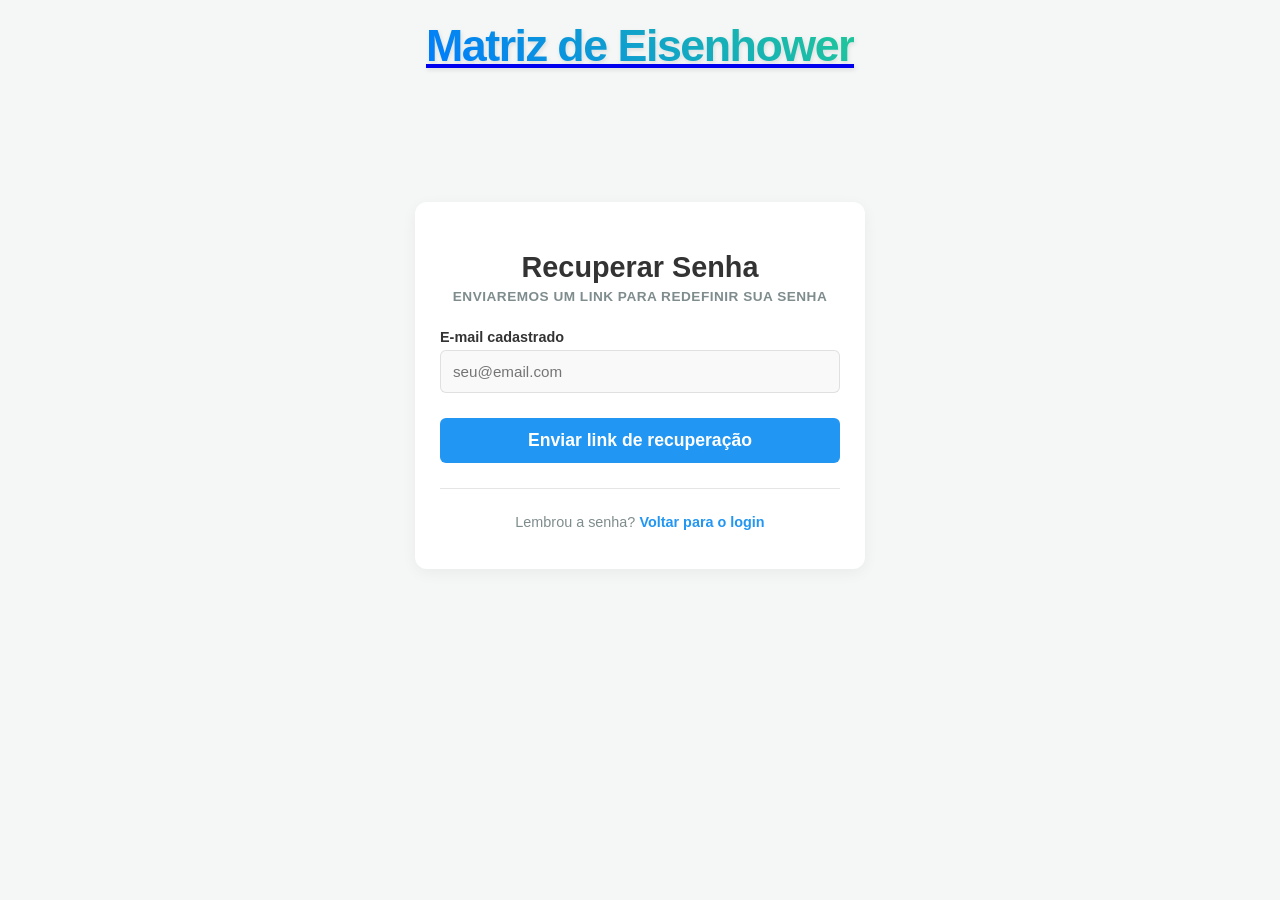
==== frontEnd/pages/esqueceuSenha.html @ 0fd5aef6 "Meu primeiro commit organizado" ====
<!DOCTYPE html>
<html lang="pt-BR">
<head>
    <meta charset="UTF-8">
    <meta name="viewport" content="width=device-width, initial-scale=1.0">
    <title>Recuperar Senha - Matriz de Eisenhower</title>
    <link rel="stylesheet" href="../css/style.css">
</head>
<body>
    <div class="logo">
        <a href="../index.html"><h2>Matriz de Eisenhower</h2></a>
    </div>
    <div class="login-container quadrant">
        <div class="login-header">
            <h2>Recuperar Senha</h2>
            <p class="subtitle">Enviaremos um link para redefinir sua senha</p>
        </div>
        <form class="login-form" action="login.html">
            <div class="input-group-vertical">
                <label for="email">E-mail cadastrado</label>
                <input type="email" id="email" class="task-input"
                    placeholder="seu@email.com" required>
            </div>
            <button type="submit" class="login-btn">Enviar link de
                recuperação</button>
        </form>
        <div class="login-footer">
            <p class="register-text">Lembrou a senha? <a
                    href="login.html">Voltar para o login</a></p>
        </div>
    </div>
</body>
</html>
---- frontEnd/css/style.css ----
/* =========================================
   Variáveis do Tema Claro (Padrão)
   ========================================= */
:root {
    --bg-main: #f4f7f6;
    --text-main: #333333;
    --text-muted: #7f8c8d;
    --bg-quadrant: #ffffff;
    --bg-task: rgba(255, 255, 255, 0.9);
    --task-border: rgba(0, 0, 0, 0.1);
    --input-bg: #f9f9f9;
    --btn-hover: #e0e0e0;
    --scrollbar-thumb: #bdc3c7;
    
    /* Cores dos Quadrantes */
    --q1-color: #4caf50; /* Fazer Agora */
    --q1-bg: #e8f5e9;
    --q2-color: #2196f3; /* Agendar */
    --q2-bg: #e3f2fd;
    --q3-color: #ff9800; /* Delegar */
    --q3-bg: #fff3e0;
    --q4-color: #f44336; /* Eliminar */
    --q4-bg: #ffebee;
}

/* =========================================
   Variáveis do Tema Escuro
   ========================================= */
body.dark-mode {
    --bg-main: #121212;
    --text-main: #e0e0e0;
    --text-muted: #aaaaaa;
    --bg-quadrant: #1e1e1e;
    --bg-task: #2c2c2c;
    --task-border: #444444;
    --input-bg: #333333;
    --btn-hover: #444444;
    --scrollbar-thumb: #555555;
    
    /* Cores de Fundo Muted para o Modo Escuro */
    --q1-bg: rgba(76, 175, 80, 0.1);
    --q2-bg: rgba(33, 150, 243, 0.1);
    --q3-bg: rgba(255, 152, 0, 0.1);
    --q4-bg: rgba(244, 67, 54, 0.1);
}

/* =========================================
   Estilos Globais
   ========================================= */
body {
    font-family: 'Segoe UI', Tahoma, Geneva, Verdana, sans-serif;
    background-color: var(--bg-main);
    color: var(--text-main);
    display: flex;
    justify-content: space-around;
    align-items: center;
    min-height: 80vh;
    margin: 0;
    padding: 20px;
    box-sizing: border-box;
    transition: background-color 0.3s ease, color 0.3s ease;
    flex-direction: column;
}

/* Estilos Gerais do Header */
.site-header {
    display: flex;
    justify-content: space-between;
    align-items: center;
    padding: 15px 30px;
    background-color: #ffffff;
    box-shadow: 0 2px 10px rgba(0, 0, 0, 0.05);
    font-family: 'Segoe UI', Tahoma, Geneva, Verdana, sans-serif;
    width: 100%;
    box-sizing: border-box;
}

/* Logo */
.logo {
    font-size: 1.5rem;
    font-weight: 700;
    color: #333333;
    letter-spacing: -0.5px;
}

.logo h2 {
    margin: 0;
    font-size: 2.8rem; /* Ainda maior! */
    font-weight: 900;
    letter-spacing: -1.5px;
    
    /* A mágica do Gradiente começa aqui */
    background: linear-gradient(45deg, #007bff, #20c997); /* Azul para um Verde água */
    -webkit-background-clip: text;
    -webkit-text-fill-color: transparent;
    background-clip: text;
    color: transparent; /* Necessário para navegadores mais novos */
    
    /* Uma sombrinha quase invisível só para dar destaque */
    filter: drop-shadow(1px 2px 2px rgba(0,0,0,0.1)); 
}

/* Área do Usuário */
.user-profile {
    display: flex;
    align-items: center;
    gap: 10px;
    cursor: pointer;
    padding: 8px 15px;
    border-radius: 25px;
    transition: background-color 0.2s ease;
    border: 1px solid transparent;
}

.user-profile:hover {
    background-color: #f9f9f9;
    border-color: rgba(0, 0, 0, 0.1);
}

/* Ícone SVG do Usuário */
.user-icon {
    width: 22px;
    height: 22px;
    color: #333333;
}

/* Nome do Usuário */
.user-name {
    font-size: 0.95rem;
    color: #333333;
    font-weight: 600;
}
/* Estilo para o botão Sair */
.logout-btn {
    background: transparent;
    color: var(--text-muted);
    border: 1px solid var(--task-border);
    padding: 5px 12px;
    border-radius: 20px;
    cursor: pointer;
    font-size: 0.8rem;
    font-weight: 600;
    transition: all 0.2s ease;
    margin-left: 10px;
}

.logout-btn:hover {
    background: #e74c3c; /* Vermelho suave */
    color: white;
    border-color: #e74c3c;
    transform: translateY(-1px);
}


.matrix-container {
    width: 100%;
    max-width: 1000px; /* Um pouco mais largo para acomodar bem o texto */
}

/* =========================================
   Cabeçalho
   ========================================= */
.app-header {
    display: flex;
    justify-content: space-between;
    align-items: center;
    margin-bottom: 25px;
}

.app-header h2 {
    font-size: 1.4rem; /* Tamanho proporcional e elegante */
    font-weight: 700; /* Deixa o texto bem destacado (negrito) */
    color: #7f9ab5; /* Tom de azul escuro/chumbo parecido com o da imagem */
    margin: 0;
    letter-spacing: 0.5px; /* Dá um leve respiro entre as letras */
}


#theme-toggle {
    background: var(--bg-quadrant);
    color: var(--text-main);
    border: 1px solid var(--task-border);
    padding: 8px 16px;
    border-radius: 20px;
    cursor: pointer;
    font-weight: 600;
    transition: all 0.2s ease;
    box-shadow: 0 2px 5px rgba(0,0,0,0.05);
}

#theme-toggle:hover {
    background: var(--btn-hover);
    transform: translateY(-1px);
}

/* =========================================
   Grid da Matriz
   ========================================= */
.eisenhower-matrix {
    display: grid;
    grid-template-columns: repeat(2, 1fr);
    gap: 20px;
}

/* =========================================
   Página de Login
   ========================================= */

.login-container {
    width: 100%;
    max-width: 400px; /* Mais estreito que a matriz */
    margin: auto;
    text-align: center;
}

.login-header h2 {
    font-size: 1.8rem;
    margin-bottom: 5px;
}

.login-header .subtitle {
    margin-bottom: 25px;
}

.login-form {
    display: flex;
    flex-direction: column;
    gap: 15px;
}

.input-group-vertical {
    display: flex;
    flex-direction: column;
    text-align: left;
    gap: 5px;
}

.input-group-vertical label {
    font-size: 0.9rem;
    font-weight: 600;
    color: var(--text-main);
}

.input-group-vertical .task-input {
    width: 100%;
    box-sizing: border-box; /* Garante que o padding não quebre a largura */
    padding: 12px;
}

.login-btn {
    background-color: var(--q2-color); /* Usa o azul do seu quadrante 2 */
    color: white;
    border: none;
    border-radius: 6px;
    padding: 12px;
    font-size: 1.1rem;
    font-weight: bold;
    cursor: pointer;
    margin-top: 10px;
    transition: background-color 0.2s ease, transform 0.1s ease;
}

.login-btn:hover {
    background-color: #1976d2; /* Um azul um pouco mais escuro */
}

.login-btn:active {
    transform: scale(0.98);
}

.login-footer {
    margin-top: 25px;
    font-size: 0.9rem;
    border-top: 1px solid var(--task-border);
    padding-top: 15px;
}

.login-footer a {
    color: var(--q2-color);
    text-decoration: none;
    font-weight: 600;
    transition: text-decoration 0.2s;
}

.login-footer a:hover {
    text-decoration: underline;
}

.register-text {
    color: var(--text-muted);
    margin-top: 10px;
}

/* Responsividade Básica para Celulares */
@media (max-width: 600px) {
    .main-nav {
        display: none; /* Esconde os links centrais em telas pequenas */
    }
    
    .site-header {
        padding: 15px 20px;
    }
    
    .user-name {
        display: none; /* Deixa apenas o ícone no celular para economizar espaço */
    }
}
/* Responsividade para Celulares */
@media (max-width: 768px) {
    .eisenhower-matrix {
        grid-template-columns: 1fr; /* Muda para 1 coluna em telas menores */
    }
}

/* =========================================
   Quadrantes
   ========================================= */
.quadrant {
    background-color: var(--bg-quadrant);
    padding: 25px;
    border-radius: 12px;
    box-shadow: 0 4px 15px rgba(0, 0, 0, 0.05);
    display: flex;
    flex-direction: column;
    transition: background-color 0.3s ease;
}

.quadrant h3 { 
    margin: 0 0 5px 0; 
    font-size: 1.3rem; 
}

.subtitle { 
    font-size: 0.85rem; 
    color: var(--text-muted); 
    margin: 0 0 15px 0; 
    font-weight: 600; 
    text-transform: uppercase;
    letter-spacing: 0.5px;
}

/* Cores específicas dos Quadrantes */
.q1 { background-color: var(--q1-bg); border-top: 6px solid var(--q1-color); }
.q1 .task-list li { border-left-color: var(--q1-color); }

.q2 { background-color: var(--q2-bg); border-top: 6px solid var(--q2-color); }
.q2 .task-list li { border-left-color: var(--q2-color); }

.q3 { background-color: var(--q3-bg); border-top: 6px solid var(--q3-color); }
.q3 .task-list li { border-left-color: var(--q3-color); }

.q4 { background-color: var(--q4-bg); border-top: 6px solid var(--q4-color); }
.q4 .task-list li { border-left-color: var(--q4-color); } /* Fechamento que estava faltando */

/* =========================================
   Inputs e Botões
   ========================================= */
.input-group {
    display: flex;
    margin-bottom: 15px;
    gap: 8px;
}

.task-input {
    flex-grow: 1;
    padding: 10px 12px;
    border: 1px solid var(--task-border);
    border-radius: 6px;
    background: var(--input-bg);
    color: var(--text-main);
    outline: none;
    font-size: 0.95rem;
    transition: border-color 0.2s ease;
}

.task-input:focus {
    border-color: var(--text-muted);
}

.add-btn {
    background: var(--task-border);
    color: var(--text-main);
    border: none;
    border-radius: 6px;
    padding: 0 15px;
    cursor: pointer;
    font-size: 1.2rem;
    font-weight: bold;
    transition: background-color 0.2s ease, transform 0.1s ease;
}

.add-btn:hover { 
    background: var(--btn-hover); 
}

.add-btn:active {
    transform: scale(0.95); /* Efeito de "clique" */
}

/* =========================================
   Lista de Tarefas
   ========================================= */
.task-list {
    list-style-type: none;
    padding: 0;
    margin: 0;
    overflow-y: auto;
    max-height: 220px;
    padding-right: 5px; /* Espaço para o scrollbar não colar no texto */
}

/* Customização da Barra de Rolagem */
.task-list::-webkit-scrollbar {
    width: 6px;
}
.task-list::-webkit-scrollbar-track {
    background: transparent;
}
.task-list::-webkit-scrollbar-thumb {
    background-color: var(--scrollbar-thumb);
    border-radius: 10px;
}

.task-list li {
    background: var(--bg-task);
    padding: 10px 12px;
    margin-bottom: 8px;
    border-radius: 6px;
    font-size: 0.95rem;
    border-left: 4px solid transparent;
    border-bottom: 1px solid var(--task-border);
    display: flex;
    justify-content: space-between;
    align-items: center;
    box-shadow: 0 1px 3px rgba(0,0,0,0.02);
    transition: transform 0.2s ease;
}

.task-list li:hover {
    transform: translateX(2px); /* Pequeno destaque ao passar o mouse */
}

/* Texto Editável */
.task-text {
    flex-grow: 1;
    cursor: text;
    outline: none;
    padding: 2px 5px;
    border-radius: 4px;
    transition: background 0.2s;
    word-break: break-word; /* Evita que palavras longas quebrem o layout */
    margin-right: 10px;
}

.task-text:focus { 
    background: var(--input-bg); 
    border-bottom: 1px dashed var(--text-muted); 
}

/* Botão de Excluir */
.delete-btn {
    background: transparent;
    border: none;
    color: #e74c3c;
    cursor: pointer;
    padding: 6px;
    border-radius: 4px;
    transition: all 0.2s ease;
    display: flex;
    align-items: center;
    justify-content: center;
}

.delete-btn:hover { 
    background: rgba(231, 76, 60, 0.1); 
}
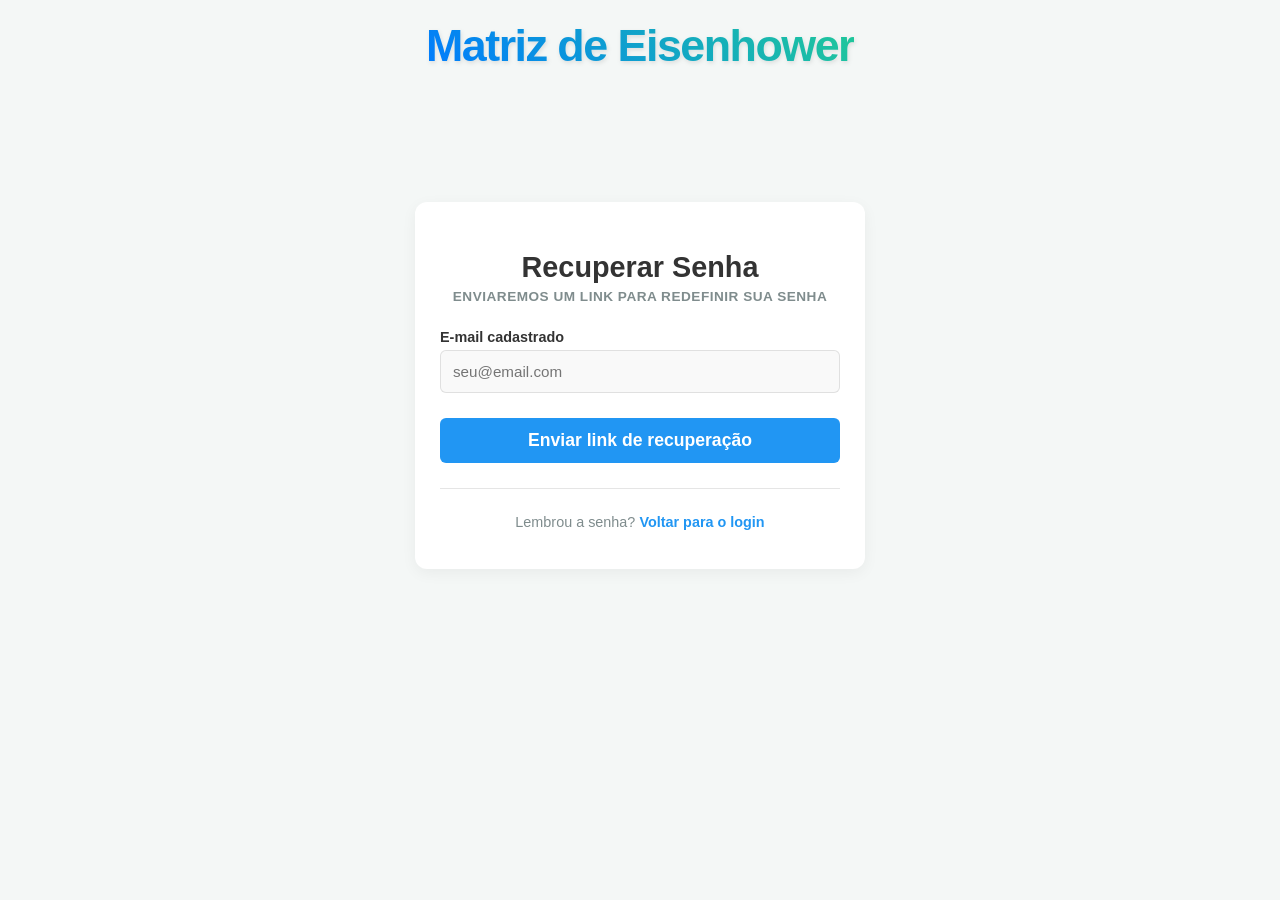
==== commit 3f0679ae: "segundo commit" ====
--- a/frontEnd/pages/esqueceuSenha.html
+++ b/frontEnd/pages/esqueceuSenha.html
@@ -8,14 +8,14 @@
 </head>
 <body>
     <div class="logo">
-        <a href="../index.html"><h2>Matriz de Eisenhower</h2></a>
+        <h2>Matriz de Eisenhower</h2>
     </div>
     <div class="login-container quadrant">
         <div class="login-header">
             <h2>Recuperar Senha</h2>
             <p class="subtitle">Enviaremos um link para redefinir sua senha</p>
         </div>
-        <form class="login-form" action="login.html">
+        <form class="login-form" action="index.html">
             <div class="input-group-vertical">
                 <label for="email">E-mail cadastrado</label>
                 <input type="email" id="email" class="task-input"
@@ -26,7 +26,7 @@
         </form>
         <div class="login-footer">
             <p class="register-text">Lembrou a senha? <a
-                    href="login.html">Voltar para o login</a></p>
+                    href="../index.html">Voltar para o login</a></p>
         </div>
     </div>
 </body>
--- a/frontEnd/css/style.css
+++ b/frontEnd/css/style.css
@@ -291,6 +291,38 @@
     margin-top: 10px;
 }
 
+/* Estilo da caixinha de sucesso (Toast) */
+#toast {
+    visibility: hidden; /* Fica escondida por padrão */
+    min-width: 250px;
+    background-color: #28a745; /* Verde sucesso */
+    color: #fff; /* Texto branco */
+    text-align: center;
+    border-radius: 8px;
+    padding: 16px;
+    position: fixed; /* Fixa na tela */
+    z-index: 1000;
+    left: 50%; /* Centraliza */
+    bottom: 30px; /* Distância do pé da página */
+    transform: translateX(-50%); /* Ajuste fino para ficar bem no meio */
+    font-size: 16px;
+    font-weight: bold;
+    box-shadow: 0px 4px 6px rgba(0, 0, 0, 0.2);
+    opacity: 0;
+    transition: opacity 0.5s, visibility 0.5s;
+}
+
+/* Classe que vamos adicionar via JavaScript para ela aparecer */
+#toast.mostrar {
+    visibility: visible;
+    opacity: 1;
+}
+
+.input-error {
+  border: 2px solid #d93025;
+  outline: none;
+}
+
 /* Responsividade Básica para Celulares */
 @media (max-width: 600px) {
     .main-nav {
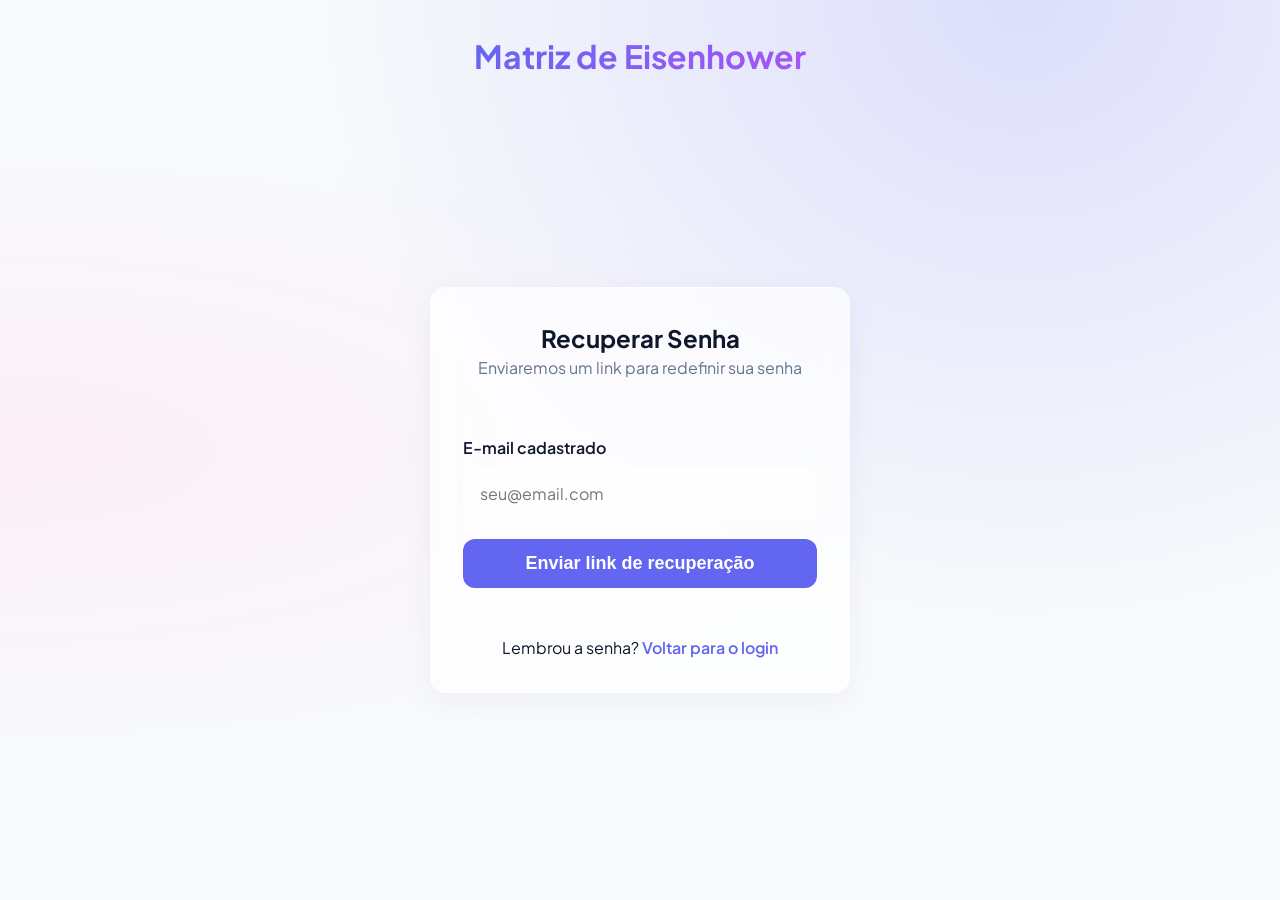
==== commit 220ecaff: "Commit melhorando a qualidade da interface" ====
--- a/frontEnd/pages/esqueceuSenha.html
+++ b/frontEnd/pages/esqueceuSenha.html
@@ -3,6 +3,7 @@
 <head>
     <meta charset="UTF-8">
     <meta name="viewport" content="width=device-width, initial-scale=1.0">
+    <link href="https://fonts.googleapis.com/css2?family=Plus+Jakarta+Sans:wght@400;500;600;700&display=swap" rel="stylesheet">
     <title>Recuperar Senha - Matriz de Eisenhower</title>
     <link rel="stylesheet" href="../css/style.css">
 </head>
@@ -15,7 +16,7 @@
             <h2>Recuperar Senha</h2>
             <p class="subtitle">Enviaremos um link para redefinir sua senha</p>
         </div>
-        <form class="login-form" action="index.html">
+        <form class="login-form" id="formEsqueceuSenha">
             <div class="input-group-vertical">
                 <label for="email">E-mail cadastrado</label>
                 <input type="email" id="email" class="task-input"
@@ -29,5 +30,7 @@
                     href="../index.html">Voltar para o login</a></p>
         </div>
     </div>
+    <div id="toast" class="toast">Se o e-mail existir na nossa base, um link foi enviado!</div>
+     <script type="module" src="../js/controller/authController.js"></script>
 </body>
 </html>
--- a/frontEnd/css/style.css
+++ b/frontEnd/css/style.css
@@ -1,508 +1,438 @@
 /* =========================================
-   Variáveis do Tema Claro (Padrão)
+   1. VARIÁVEIS & TOKENS (Design System)
    ========================================= */
 :root {
-    --bg-main: #f4f7f6;
-    --text-main: #333333;
-    --text-muted: #7f8c8d;
-    --bg-quadrant: #ffffff;
-    --bg-task: rgba(255, 255, 255, 0.9);
-    --task-border: rgba(0, 0, 0, 0.1);
-    --input-bg: #f9f9f9;
-    --btn-hover: #e0e0e0;
-    --scrollbar-thumb: #bdc3c7;
+  /* Cores - Modo Claro (Padrão) */
+  --bg-color: #f8fafc;
+  --bg-gradient: radial-gradient(at 0% 0%, hsla(253,16%,7%,1) 0, transparent 50%), radial-gradient(at 50% 0%, hsla(225,39%,30%,1) 0, transparent 50%), radial-gradient(at 100% 0%, hsla(339,49%,30%,1) 0, transparent 50%);
+  --surface: rgba(255, 255, 255, 0.7);
+  --surface-border: rgba(255, 255, 255, 0.5);
+  --text-main: #0f172a;
+  --text-muted: #64748b;
+  --primary: #6366f1;
+  --primary-hover: #4f46e5;
+  --danger: #ef4444;
+  
+  /* Cores Semânticas (Quadrantes) */
+  --q1-color: rgba(239, 68, 68, 0.1); /* Importante & Urgente */
+  --q2-color: rgba(59, 130, 246, 0.1); /* Importante & Não Urgente */
+  --q3-color: rgba(245, 158, 11, 0.1); /* Não Importante & Urgente */
+  --q4-color: rgba(100, 116, 139, 0.1); /* Não Importante & Não Urgente */
+
+  /* Tipografia Fluida (Min - Val - Max) */
+  --text-xs: clamp(0.75rem, 0.7vw + 0.6rem, 0.875rem);
+  --text-sm: clamp(0.875rem, 0.8vw + 0.7rem, 1rem);
+  --text-md: clamp(1rem, 1vw + 0.8rem, 1.125rem);
+  --text-lg: clamp(1.25rem, 1.5vw + 1rem, 1.5rem);
+  --text-xl: clamp(1.5rem, 2vw + 1.2rem, 2rem);
+
+  /* Efeitos */
+  --shadow-glass: 0 8px 32px 0 rgba(31, 38, 135, 0.05);
+  --radius-lg: 16px;
+  --radius-md: 12px;
+  --radius-sm: 8px;
+  --transition: all 0.3s cubic-bezier(0.4, 0, 0.2, 1);
+}
+
+/* Modo Escuro (Ativado via JS no body ou data-theme) */
+[data-theme="dark"] {
+  --bg-color: #0f172a;
+  --surface: rgba(30, 41, 59, 0.7);
+  --surface-border: rgba(255, 255, 255, 0.1);
+  --text-main: #f8fafc;
+  --text-muted: #94a3b8;
+  --shadow-glass: 0 8px 32px 0 rgba(0, 0, 0, 0.3);
+}
+
+/* =========================================
+   2. RESET & BASE
+   ========================================= */
+* {
+  margin: 0;
+  padding: 0;
+  box-sizing: border-box;
+}
+
+body {
+  font-family: 'Plus Jakarta Sans', system-ui, sans-serif;
+  background-color: var(--bg-color);
+  /* Mesh gradient suave para o fundo */
+  background-image: 
+    radial-gradient(at 80% 0%, hsla(239, 84%, 87%, 0.5) 0px, transparent 50%),
+    radial-gradient(at 0% 50%, hsla(333, 100%, 95%, 0.5) 0px, transparent 50%);
+  background-attachment: fixed;
+  color: var(--text-main);
+  line-height: 1.5;
+  min-height: 100vh;
+  display: flex;
+  flex-direction: column;
+  align-items: center;
+  padding: 2rem 1rem;
+  transition: var(--transition);
+}
+
+a {
+  color: var(--primary);
+  text-decoration: none;
+  font-weight: 600;
+  transition: var(--transition);
+  
+  &:hover {
+    color: var(--primary-hover);
+    text-decoration: underline;
+  }
+}
+
+/* =========================================
+   3. COMPONENTES GLOBAIS (Glassmorphism)
+   ========================================= */
+.quadrant, .login-container {
+  background: var(--surface);
+  backdrop-filter: blur(12px);
+  -webkit-backdrop-filter: blur(12px);
+  border: 1px solid var(--surface-border);
+  border-radius: var(--radius-lg);
+  box-shadow: var(--shadow-glass);
+  padding: 2rem;
+}
+
+.logo {
+  text-align: center;
+  margin-bottom: 2rem;
+  
+  & h2, & h1 {
+    font-size: var(--text-xl);
+    font-weight: 700;
+    background: linear-gradient(135deg, var(--primary), #a855f7);
+    -webkit-background-clip: text;
+    -webkit-text-fill-color: transparent;
+  }
+}
+
+/* =========================================
+   4. TELAS DE AUTENTICAÇÃO (Login, Register...)
+   ========================================= */
+.login-container {
+  width: 100%;
+  max-width: 420px;
+  margin: auto;
+  animation: fadeIn 0.5s ease-out;
+
+  & .login-header {
+    text-align: center;
+    margin-bottom: 2rem;
+
+    & h2 {
+      font-size: var(--text-lg);
+      margin-bottom: 0.5rem;
+    }
+
+    & .subtitle {
+      color: var(--text-muted);
+      font-size: var(--text-sm);
+    }
+  }
+}
+
+/* Formulários & Inputs */
+.login-form, .input-group-vertical {
+  display: flex;
+  flex-direction: column;
+  gap: 1.25rem;
+  width: 100%;
+}
+
+.input-group-vertical {
+  gap: 0.5rem;
+
+  & label {
+    font-size: var(--text-sm);
+    font-weight: 600;
+    color: var(--text-main);
+  }
+}
+
+.task-input {
+  width: 100%;
+  padding: 0.875rem 1rem;
+  border-radius: var(--radius-md);
+  border: 1px solid var(--surface-border);
+  background: rgba(255, 255, 255, 0.5);
+  color: var(--text-main);
+  font-family: inherit;
+  font-size: var(--text-sm);
+  transition: var(--transition);
+  outline: none;
+
+  [data-theme="dark"] & {
+    background: rgba(0, 0, 0, 0.2);
+  }
+
+  &:focus-visible {
+    border-color: var(--primary);
+    box-shadow: 0 0 0 3px rgba(99, 102, 241, 0.2);
+    background: var(--bg-color);
+  }
+}
+
+/* Botões */
+.login-btn, .add-btn {
+  background: var(--primary);
+  color: white;
+  border: none;
+  padding: 0.875rem;
+  border-radius: var(--radius-md);
+  font-weight: 600;
+  font-size: var(--text-md);
+  cursor: pointer;
+  transition: var(--transition);
+  display: flex;
+  justify-content: center;
+  align-items: center;
+  gap: 0.5rem;
+
+  &:hover {
+    background: var(--primary-hover);
+    transform: translateY(-2px);
+    box-shadow: 0 4px 12px rgba(99, 102, 241, 0.3);
+  }
+
+  &:active {
+    transform: translateY(0);
+  }
+
+  &.full-width {
+    width: 100%;
+  }
+
+  & a {
+    color: white;
+    text-decoration: none;
+    display: block;
+    width: 100%;
+  }
+}
+
+.login-footer {
+  margin-top: 2rem;
+  text-align: center;
+  font-size: var(--text-sm);
+  display: flex;
+  flex-direction: column;
+  gap: 0.75rem;
+}
+
+/* =========================================
+   5. APLICAÇÃO (Matriz de Eisenhower)
+   ========================================= */
+.site-header {
+  width: 100%;
+  max-width: 1200px;
+  display: flex;
+  justify-content: space-between;
+  align-items: center;
+  margin-bottom: 2rem;
+  flex-wrap: wrap;
+  gap: 1rem;
+
+  & .logo h2 {
+    font-size: var(--text-lg);
+    margin: 0;
+  }
+}
+
+.user-profile {
+  display: flex;
+  align-items: center;
+  gap: 1rem;
+  background: var(--surface);
+  padding: 0.5rem 1rem;
+  border-radius: 50px;
+  border: 1px solid var(--surface-border);
+
+  & .user-icon {
+    width: 24px;
+    height: 24px;
+    color: var(--text-muted);
+  }
+
+  & .logout-btn {
+    background: transparent;
+    border: none;
+    color: var(--danger);
+    font-weight: 600;
+    cursor: pointer;
+    font-size: var(--text-sm);
     
-    /* Cores dos Quadrantes */
-    --q1-color: #4caf50; /* Fazer Agora */
-    --q1-bg: #e8f5e9;
-    --q2-color: #2196f3; /* Agendar */
-    --q2-bg: #e3f2fd;
-    --q3-color: #ff9800; /* Delegar */
-    --q3-bg: #fff3e0;
-    --q4-color: #f44336; /* Eliminar */
-    --q4-bg: #ffebee;
-}
-
-/* =========================================
-   Variáveis do Tema Escuro
-   ========================================= */
-body.dark-mode {
-    --bg-main: #121212;
-    --text-main: #e0e0e0;
-    --text-muted: #aaaaaa;
-    --bg-quadrant: #1e1e1e;
-    --bg-task: #2c2c2c;
-    --task-border: #444444;
-    --input-bg: #333333;
-    --btn-hover: #444444;
-    --scrollbar-thumb: #555555;
-    
-    /* Cores de Fundo Muted para o Modo Escuro */
-    --q1-bg: rgba(76, 175, 80, 0.1);
-    --q2-bg: rgba(33, 150, 243, 0.1);
-    --q3-bg: rgba(255, 152, 0, 0.1);
-    --q4-bg: rgba(244, 67, 54, 0.1);
-}
-
-/* =========================================
-   Estilos Globais
-   ========================================= */
-body {
-    font-family: 'Segoe UI', Tahoma, Geneva, Verdana, sans-serif;
-    background-color: var(--bg-main);
+    &:hover {
+      text-decoration: underline;
+    }
+  }
+}
+
+.matrix-container {
+  width: 100%;
+  max-width: 1200px;
+  display: flex;
+  flex-direction: column;
+  gap: 2rem;
+}
+
+.app-header {
+  display: flex;
+  justify-content: space-between;
+  align-items: center;
+  
+  & h2 {
+    font-size: var(--text-lg);
+  }
+
+  & #theme-toggle {
+    background: var(--surface);
+    border: 1px solid var(--surface-border);
+    padding: 0.5rem 1rem;
+    border-radius: 50px;
+    cursor: pointer;
     color: var(--text-main);
+    font-weight: 600;
+    transition: var(--transition);
+
+    &:hover {
+      background: var(--surface-border);
+    }
+  }
+}
+
+/* BENTO GRID - O Coração da Matriz */
+.eisenhower-matrix {
+  display: grid;
+  gap: 1.5rem;
+  grid-template-columns: 1fr; /* Mobile-first */
+
+  /* Breakpoint para Tablets e Desktop */
+  @media (min-width: 768px) {
+    grid-template-columns: repeat(2, 1fr);
+  }
+}
+
+/* Quadrantes Específicos */
+.quadrant {
+  display: flex;
+  flex-direction: column;
+  gap: 1rem;
+  height: 100%;
+  min-height: 300px;
+  
+  & h3 {
+    font-size: var(--text-md);
     display: flex;
-    justify-content: space-around;
     align-items: center;
-    min-height: 80vh;
-    margin: 0;
-    padding: 20px;
-    box-sizing: border-box;
-    transition: background-color 0.3s ease, color 0.3s ease;
-    flex-direction: column;
-}
-
-/* Estilos Gerais do Header */
-.site-header {
+    gap: 0.5rem;
+  }
+
+  & .subtitle {
+    font-size: var(--text-xs);
+    color: var(--text-muted);
+    margin-top: -0.5rem;
+    margin-bottom: 0.5rem;
+  }
+
+  /* Cores de Fundo Suaves para Identificação Visual */
+  &.q1 { background-color: var(--q1-color); }
+  &.q2 { background-color: var(--q2-color); }
+  &.q3 { background-color: var(--q3-color); }
+  &.q4 { background-color: var(--q4-color); }
+}
+
+/* Input Inline da Matriz */
+.input-group {
+  display: flex;
+  gap: 0.5rem;
+
+  & .task-input {
+    flex: 1;
+  }
+
+  & .add-btn {
+    padding: 0 1rem;
+    font-size: 1.5rem;
+    line-height: 1;
+  }
+}
+
+/* Lista de Tarefas (Micro-interações) */
+.task-list {
+  list-style: none;
+  display: flex;
+  flex-direction: column;
+  gap: 0.5rem;
+  overflow-y: auto;
+  max-height: 250px;
+
+  & li {
+    background: var(--bg-color);
+    padding: 0.75rem 1rem;
+    border-radius: var(--radius-sm);
     display: flex;
     justify-content: space-between;
     align-items: center;
-    padding: 15px 30px;
-    background-color: #ffffff;
-    box-shadow: 0 2px 10px rgba(0, 0, 0, 0.05);
-    font-family: 'Segoe UI', Tahoma, Geneva, Verdana, sans-serif;
-    width: 100%;
-    box-sizing: border-box;
-}
-
-/* Logo */
-.logo {
-    font-size: 1.5rem;
-    font-weight: 700;
-    color: #333333;
-    letter-spacing: -0.5px;
-}
-
-.logo h2 {
-    margin: 0;
-    font-size: 2.8rem; /* Ainda maior! */
-    font-weight: 900;
-    letter-spacing: -1.5px;
-    
-    /* A mágica do Gradiente começa aqui */
-    background: linear-gradient(45deg, #007bff, #20c997); /* Azul para um Verde água */
-    -webkit-background-clip: text;
-    -webkit-text-fill-color: transparent;
-    background-clip: text;
-    color: transparent; /* Necessário para navegadores mais novos */
-    
-    /* Uma sombrinha quase invisível só para dar destaque */
-    filter: drop-shadow(1px 2px 2px rgba(0,0,0,0.1)); 
-}
-
-/* Área do Usuário */
-.user-profile {
-    display: flex;
-    align-items: center;
-    gap: 10px;
-    cursor: pointer;
-    padding: 8px 15px;
-    border-radius: 25px;
-    transition: background-color 0.2s ease;
-    border: 1px solid transparent;
-}
-
-.user-profile:hover {
-    background-color: #f9f9f9;
-    border-color: rgba(0, 0, 0, 0.1);
-}
-
-/* Ícone SVG do Usuário */
-.user-icon {
-    width: 22px;
-    height: 22px;
-    color: #333333;
-}
-
-/* Nome do Usuário */
-.user-name {
-    font-size: 0.95rem;
-    color: #333333;
-    font-weight: 600;
-}
-/* Estilo para o botão Sair */
-.logout-btn {
-    background: transparent;
-    color: var(--text-muted);
-    border: 1px solid var(--task-border);
-    padding: 5px 12px;
-    border-radius: 20px;
-    cursor: pointer;
-    font-size: 0.8rem;
-    font-weight: 600;
-    transition: all 0.2s ease;
-    margin-left: 10px;
-}
-
-.logout-btn:hover {
-    background: #e74c3c; /* Vermelho suave */
-    color: white;
-    border-color: #e74c3c;
-    transform: translateY(-1px);
-}
-
-
-.matrix-container {
-    width: 100%;
-    max-width: 1000px; /* Um pouco mais largo para acomodar bem o texto */
-}
-
-/* =========================================
-   Cabeçalho
-   ========================================= */
-.app-header {
-    display: flex;
-    justify-content: space-between;
-    align-items: center;
-    margin-bottom: 25px;
-}
-
-.app-header h2 {
-    font-size: 1.4rem; /* Tamanho proporcional e elegante */
-    font-weight: 700; /* Deixa o texto bem destacado (negrito) */
-    color: #7f9ab5; /* Tom de azul escuro/chumbo parecido com o da imagem */
-    margin: 0;
-    letter-spacing: 0.5px; /* Dá um leve respiro entre as letras */
-}
-
-
-#theme-toggle {
-    background: var(--bg-quadrant);
-    color: var(--text-main);
-    border: 1px solid var(--task-border);
-    padding: 8px 16px;
-    border-radius: 20px;
-    cursor: pointer;
-    font-weight: 600;
-    transition: all 0.2s ease;
-    box-shadow: 0 2px 5px rgba(0,0,0,0.05);
-}
-
-#theme-toggle:hover {
-    background: var(--btn-hover);
-    transform: translateY(-1px);
-}
-
-/* =========================================
-   Grid da Matriz
-   ========================================= */
-.eisenhower-matrix {
-    display: grid;
-    grid-template-columns: repeat(2, 1fr);
-    gap: 20px;
-}
-
-/* =========================================
-   Página de Login
-   ========================================= */
-
-.login-container {
-    width: 100%;
-    max-width: 400px; /* Mais estreito que a matriz */
-    margin: auto;
-    text-align: center;
-}
-
-.login-header h2 {
-    font-size: 1.8rem;
-    margin-bottom: 5px;
-}
-
-.login-header .subtitle {
-    margin-bottom: 25px;
-}
-
-.login-form {
-    display: flex;
-    flex-direction: column;
-    gap: 15px;
-}
-
-.input-group-vertical {
-    display: flex;
-    flex-direction: column;
-    text-align: left;
-    gap: 5px;
-}
-
-.input-group-vertical label {
-    font-size: 0.9rem;
-    font-weight: 600;
-    color: var(--text-main);
-}
-
-.input-group-vertical .task-input {
-    width: 100%;
-    box-sizing: border-box; /* Garante que o padding não quebre a largura */
-    padding: 12px;
-}
-
-.login-btn {
-    background-color: var(--q2-color); /* Usa o azul do seu quadrante 2 */
-    color: white;
-    border: none;
-    border-radius: 6px;
-    padding: 12px;
-    font-size: 1.1rem;
-    font-weight: bold;
-    cursor: pointer;
-    margin-top: 10px;
-    transition: background-color 0.2s ease, transform 0.1s ease;
-}
-
-.login-btn:hover {
-    background-color: #1976d2; /* Um azul um pouco mais escuro */
-}
-
-.login-btn:active {
-    transform: scale(0.98);
-}
-
-.login-footer {
-    margin-top: 25px;
-    font-size: 0.9rem;
-    border-top: 1px solid var(--task-border);
-    padding-top: 15px;
-}
-
-.login-footer a {
-    color: var(--q2-color);
-    text-decoration: none;
-    font-weight: 600;
-    transition: text-decoration 0.2s;
-}
-
-.login-footer a:hover {
-    text-decoration: underline;
-}
-
-.register-text {
-    color: var(--text-muted);
-    margin-top: 10px;
-}
-
-/* Estilo da caixinha de sucesso (Toast) */
+    border: 1px solid var(--surface-border);
+    font-size: var(--text-sm);
+    transition: var(--transition);
+    cursor: grab;
+
+    &:hover {
+      transform: translateX(4px);
+      box-shadow: var(--shadow-glass);
+    }
+  }
+}
+
+/* =========================================
+   6. UTILITÁRIOS & ANIMAÇÕES
+   ========================================= */
+.hidden {
+  display: none !important;
+}
+
+.spinner {
+  width: 40px;
+  height: 40px;
+  border: 4px solid var(--surface-border);
+  border-top-color: var(--primary);
+  border-radius: 50%;
+  animation: spin 1s linear infinite;
+  margin: 0 auto 1.5rem;
+}
+
+/* Toast Notification (Acessível e animado) */
 #toast {
-    visibility: hidden; /* Fica escondida por padrão */
-    min-width: 250px;
-    background-color: #28a745; /* Verde sucesso */
-    color: #fff; /* Texto branco */
-    text-align: center;
-    border-radius: 8px;
-    padding: 16px;
-    position: fixed; /* Fixa na tela */
-    z-index: 1000;
-    left: 50%; /* Centraliza */
-    bottom: 30px; /* Distância do pé da página */
-    transform: translateX(-50%); /* Ajuste fino para ficar bem no meio */
-    font-size: 16px;
-    font-weight: bold;
-    box-shadow: 0px 4px 6px rgba(0, 0, 0, 0.2);
-    opacity: 0;
-    transition: opacity 0.5s, visibility 0.5s;
-}
-
-/* Classe que vamos adicionar via JavaScript para ela aparecer */
-#toast.mostrar {
-    visibility: visible;
+  position: fixed;
+  bottom: 2rem;
+  left: 50%;
+  transform: translateX(-50%) translateY(100px);
+  background: var(--text-main);
+  color: var(--bg-color);
+  padding: 1rem 2rem;
+  border-radius: 50px;
+  font-weight: 500;
+  font-size: var(--text-sm);
+  opacity: 0;
+  transition: all 0.4s cubic-bezier(0.68, -0.55, 0.265, 1.55);
+  z-index: 1000;
+  pointer-events: none;
+
+  &.show {
+    transform: translateX(-50%) translateY(0);
     opacity: 1;
-}
-
-.input-error {
-  border: 2px solid #d93025;
-  outline: none;
-}
-
-/* Responsividade Básica para Celulares */
-@media (max-width: 600px) {
-    .main-nav {
-        display: none; /* Esconde os links centrais em telas pequenas */
-    }
-    
-    .site-header {
-        padding: 15px 20px;
-    }
-    
-    .user-name {
-        display: none; /* Deixa apenas o ícone no celular para economizar espaço */
-    }
-}
-/* Responsividade para Celulares */
-@media (max-width: 768px) {
-    .eisenhower-matrix {
-        grid-template-columns: 1fr; /* Muda para 1 coluna em telas menores */
-    }
-}
-
-/* =========================================
-   Quadrantes
-   ========================================= */
-.quadrant {
-    background-color: var(--bg-quadrant);
-    padding: 25px;
-    border-radius: 12px;
-    box-shadow: 0 4px 15px rgba(0, 0, 0, 0.05);
-    display: flex;
-    flex-direction: column;
-    transition: background-color 0.3s ease;
-}
-
-.quadrant h3 { 
-    margin: 0 0 5px 0; 
-    font-size: 1.3rem; 
-}
-
-.subtitle { 
-    font-size: 0.85rem; 
-    color: var(--text-muted); 
-    margin: 0 0 15px 0; 
-    font-weight: 600; 
-    text-transform: uppercase;
-    letter-spacing: 0.5px;
-}
-
-/* Cores específicas dos Quadrantes */
-.q1 { background-color: var(--q1-bg); border-top: 6px solid var(--q1-color); }
-.q1 .task-list li { border-left-color: var(--q1-color); }
-
-.q2 { background-color: var(--q2-bg); border-top: 6px solid var(--q2-color); }
-.q2 .task-list li { border-left-color: var(--q2-color); }
-
-.q3 { background-color: var(--q3-bg); border-top: 6px solid var(--q3-color); }
-.q3 .task-list li { border-left-color: var(--q3-color); }
-
-.q4 { background-color: var(--q4-bg); border-top: 6px solid var(--q4-color); }
-.q4 .task-list li { border-left-color: var(--q4-color); } /* Fechamento que estava faltando */
-
-/* =========================================
-   Inputs e Botões
-   ========================================= */
-.input-group {
-    display: flex;
-    margin-bottom: 15px;
-    gap: 8px;
-}
-
-.task-input {
-    flex-grow: 1;
-    padding: 10px 12px;
-    border: 1px solid var(--task-border);
-    border-radius: 6px;
-    background: var(--input-bg);
-    color: var(--text-main);
-    outline: none;
-    font-size: 0.95rem;
-    transition: border-color 0.2s ease;
-}
-
-.task-input:focus {
-    border-color: var(--text-muted);
-}
-
-.add-btn {
-    background: var(--task-border);
-    color: var(--text-main);
-    border: none;
-    border-radius: 6px;
-    padding: 0 15px;
-    cursor: pointer;
-    font-size: 1.2rem;
-    font-weight: bold;
-    transition: background-color 0.2s ease, transform 0.1s ease;
-}
-
-.add-btn:hover { 
-    background: var(--btn-hover); 
-}
-
-.add-btn:active {
-    transform: scale(0.95); /* Efeito de "clique" */
-}
-
-/* =========================================
-   Lista de Tarefas
-   ========================================= */
-.task-list {
-    list-style-type: none;
-    padding: 0;
-    margin: 0;
-    overflow-y: auto;
-    max-height: 220px;
-    padding-right: 5px; /* Espaço para o scrollbar não colar no texto */
-}
-
-/* Customização da Barra de Rolagem */
-.task-list::-webkit-scrollbar {
-    width: 6px;
-}
-.task-list::-webkit-scrollbar-track {
-    background: transparent;
-}
-.task-list::-webkit-scrollbar-thumb {
-    background-color: var(--scrollbar-thumb);
-    border-radius: 10px;
-}
-
-.task-list li {
-    background: var(--bg-task);
-    padding: 10px 12px;
-    margin-bottom: 8px;
-    border-radius: 6px;
-    font-size: 0.95rem;
-    border-left: 4px solid transparent;
-    border-bottom: 1px solid var(--task-border);
-    display: flex;
-    justify-content: space-between;
-    align-items: center;
-    box-shadow: 0 1px 3px rgba(0,0,0,0.02);
-    transition: transform 0.2s ease;
-}
-
-.task-list li:hover {
-    transform: translateX(2px); /* Pequeno destaque ao passar o mouse */
-}
-
-/* Texto Editável */
-.task-text {
-    flex-grow: 1;
-    cursor: text;
-    outline: none;
-    padding: 2px 5px;
-    border-radius: 4px;
-    transition: background 0.2s;
-    word-break: break-word; /* Evita que palavras longas quebrem o layout */
-    margin-right: 10px;
-}
-
-.task-text:focus { 
-    background: var(--input-bg); 
-    border-bottom: 1px dashed var(--text-muted); 
-}
-
-/* Botão de Excluir */
-.delete-btn {
-    background: transparent;
-    border: none;
-    color: #e74c3c;
-    cursor: pointer;
-    padding: 6px;
-    border-radius: 4px;
-    transition: all 0.2s ease;
-    display: flex;
-    align-items: center;
-    justify-content: center;
-}
-
-.delete-btn:hover { 
-    background: rgba(231, 76, 60, 0.1); 
+  }
+}
+
+@keyframes spin {
+  to { transform: rotate(360deg); }
+}
+
+@keyframes fadeIn {
+  from { opacity: 0; transform: translateY(10px); }
+  to { opacity: 1; transform: translateY(0); }
 }
